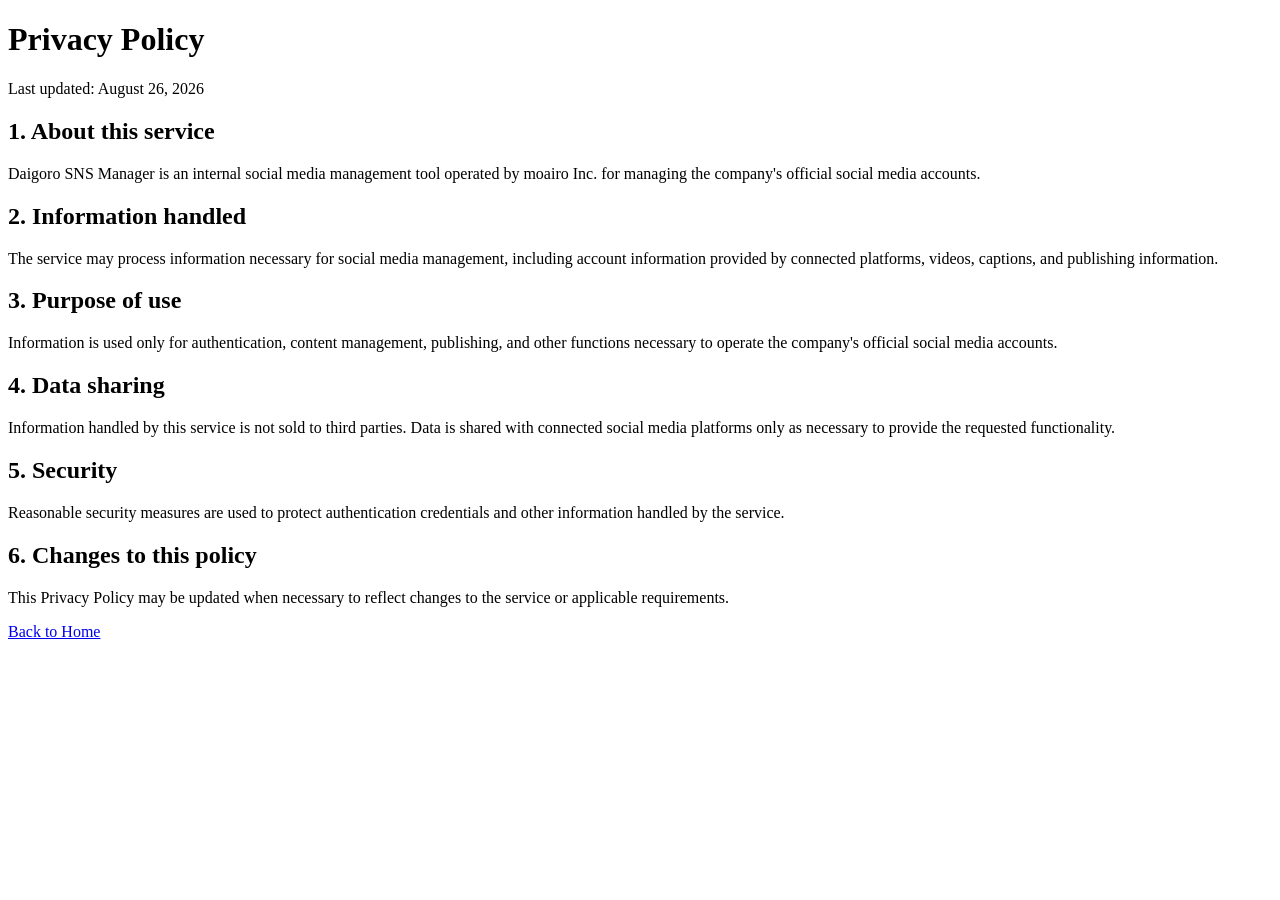
==== privacy.html @ dfff347f "Create privacy.html" ====
<!DOCTYPE html>
<html lang="en">
<head>
  <meta charset="UTF-8">
  <meta name="viewport" content="width=device-width, initial-scale=1.0">
  <title>Privacy Policy - Daigoro SNS Manager</title>
</head>
<body>
  <h1>Privacy Policy</h1>

  <p>Last updated: August 26, 2026</p>

  <h2>1. About this service</h2>
  <p>
    Daigoro SNS Manager is an internal social media management tool
    operated by moairo Inc. for managing the company's official
    social media accounts.
  </p>

  <h2>2. Information handled</h2>
  <p>
    The service may process information necessary for social media
    management, including account information provided by connected
    platforms, videos, captions, and publishing information.
  </p>

  <h2>3. Purpose of use</h2>
  <p>
    Information is used only for authentication, content management,
    publishing, and other functions necessary to operate the company's
    official social media accounts.
  </p>

  <h2>4. Data sharing</h2>
  <p>
    Information handled by this service is not sold to third parties.
    Data is shared with connected social media platforms only as
    necessary to provide the requested functionality.
  </p>

  <h2>5. Security</h2>
  <p>
    Reasonable security measures are used to protect authentication
    credentials and other information handled by the service.
  </p>

  <h2>6. Changes to this policy</h2>
  <p>
    This Privacy Policy may be updated when necessary to reflect
    changes to the service or applicable requirements.
  </p>

  <p><a href="index.html">Back to Home</a></p>
</body>
</html>
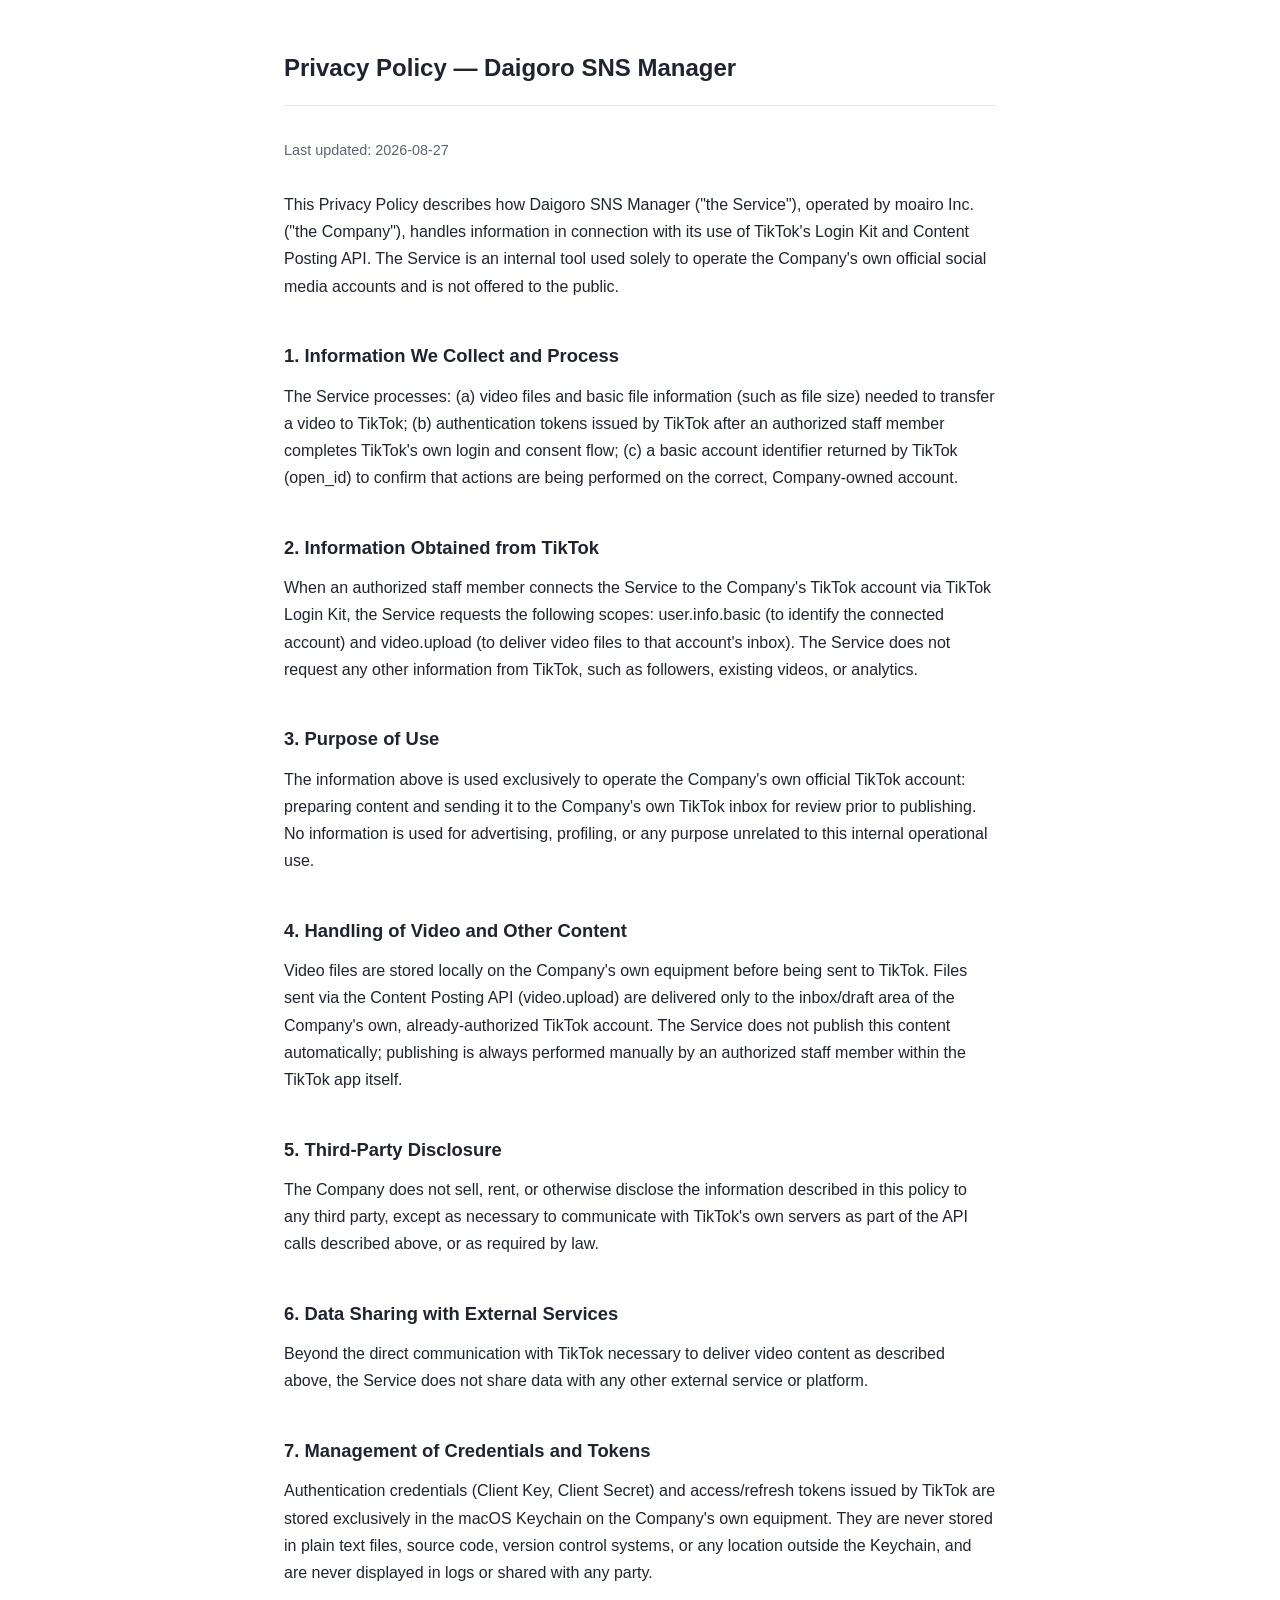
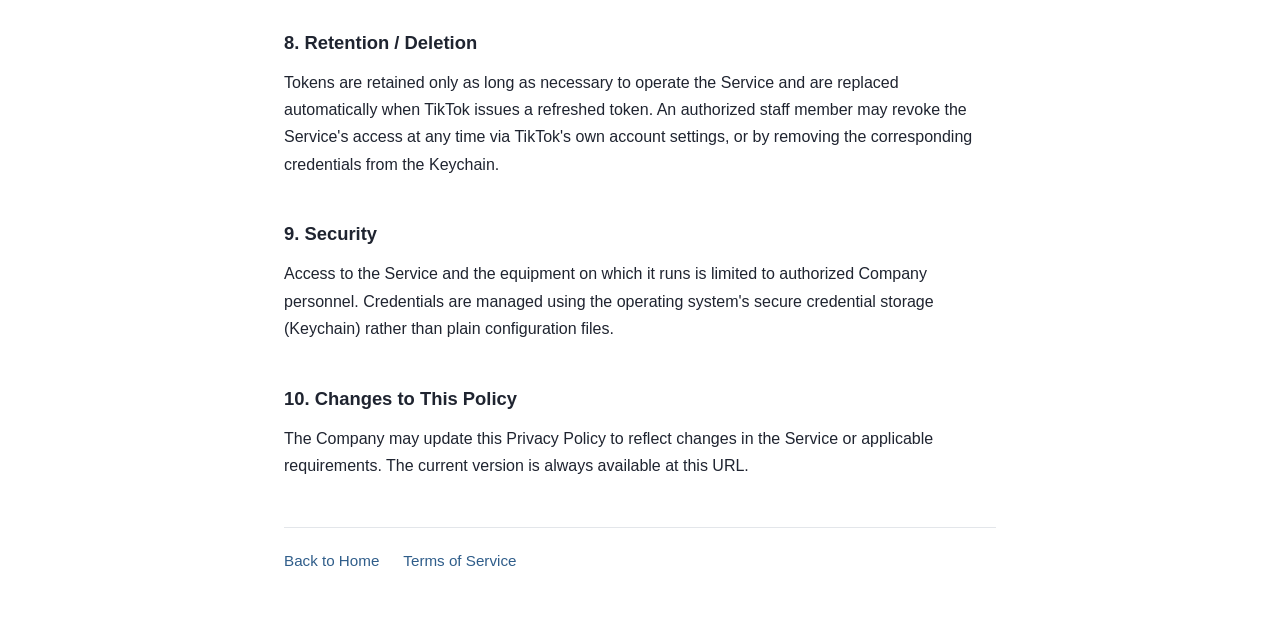
==== commit 8b9e550d: "Add files via upload" ====
--- a/privacy.html
+++ b/privacy.html
@@ -1,55 +1,57 @@
-<!DOCTYPE html>
+<!doctype html>
 <html lang="en">
 <head>
-  <meta charset="UTF-8">
-  <meta name="viewport" content="width=device-width, initial-scale=1.0">
-  <title>Privacy Policy - Daigoro SNS Manager</title>
+<meta charset="utf-8">
+<meta name="viewport" content="width=device-width, initial-scale=1">
+<title>Privacy Policy — Daigoro SNS Manager</title>
+<link rel="stylesheet" href="style.css">
 </head>
 <body>
-  <h1>Privacy Policy</h1>
+<div class="page">
 
-  <p>Last updated: August 26, 2026</p>
+<header class="site-header">
+<h1>Privacy Policy — Daigoro SNS Manager</h1>
+</header>
 
-  <h2>1. About this service</h2>
-  <p>
-    Daigoro SNS Manager is an internal social media management tool
-    operated by moairo Inc. for managing the company's official
-    social media accounts.
-  </p>
+<p class="meta">Last updated: 2026-08-27</p>
 
-  <h2>2. Information handled</h2>
-  <p>
-    The service may process information necessary for social media
-    management, including account information provided by connected
-    platforms, videos, captions, and publishing information.
-  </p>
+<p>This Privacy Policy describes how Daigoro SNS Manager ("the Service"), operated by moairo Inc. ("the Company"), handles information in connection with its use of TikTok's Login Kit and Content Posting API. The Service is an internal tool used solely to operate the Company's own official social media accounts and is not offered to the public.</p>
 
-  <h2>3. Purpose of use</h2>
-  <p>
-    Information is used only for authentication, content management,
-    publishing, and other functions necessary to operate the company's
-    official social media accounts.
-  </p>
+<h2>1. Information We Collect and Process</h2>
+<p>The Service processes: (a) video files and basic file information (such as file size) needed to transfer a video to TikTok; (b) authentication tokens issued by TikTok after an authorized staff member completes TikTok's own login and consent flow; (c) a basic account identifier returned by TikTok (open_id) to confirm that actions are being performed on the correct, Company-owned account.</p>
 
-  <h2>4. Data sharing</h2>
-  <p>
-    Information handled by this service is not sold to third parties.
-    Data is shared with connected social media platforms only as
-    necessary to provide the requested functionality.
-  </p>
+<h2>2. Information Obtained from TikTok</h2>
+<p>When an authorized staff member connects the Service to the Company's TikTok account via TikTok Login Kit, the Service requests the following scopes: user.info.basic (to identify the connected account) and video.upload (to deliver video files to that account's inbox). The Service does not request any other information from TikTok, such as followers, existing videos, or analytics.</p>
 
-  <h2>5. Security</h2>
-  <p>
-    Reasonable security measures are used to protect authentication
-    credentials and other information handled by the service.
-  </p>
+<h2>3. Purpose of Use</h2>
+<p>The information above is used exclusively to operate the Company's own official TikTok account: preparing content and sending it to the Company's own TikTok inbox for review prior to publishing. No information is used for advertising, profiling, or any purpose unrelated to this internal operational use.</p>
 
-  <h2>6. Changes to this policy</h2>
-  <p>
-    This Privacy Policy may be updated when necessary to reflect
-    changes to the service or applicable requirements.
-  </p>
+<h2>4. Handling of Video and Other Content</h2>
+<p>Video files are stored locally on the Company's own equipment before being sent to TikTok. Files sent via the Content Posting API (video.upload) are delivered only to the inbox/draft area of the Company's own, already-authorized TikTok account. The Service does not publish this content automatically; publishing is always performed manually by an authorized staff member within the TikTok app itself.</p>
 
-  <p><a href="index.html">Back to Home</a></p>
+<h2>5. Third-Party Disclosure</h2>
+<p>The Company does not sell, rent, or otherwise disclose the information described in this policy to any third party, except as necessary to communicate with TikTok's own servers as part of the API calls described above, or as required by law.</p>
+
+<h2>6. Data Sharing with External Services</h2>
+<p>Beyond the direct communication with TikTok necessary to deliver video content as described above, the Service does not share data with any other external service or platform.</p>
+
+<h2>7. Management of Credentials and Tokens</h2>
+<p>Authentication credentials (Client Key, Client Secret) and access/refresh tokens issued by TikTok are stored exclusively in the macOS Keychain on the Company's own equipment. They are never stored in plain text files, source code, version control systems, or any location outside the Keychain, and are never displayed in logs or shared with any party.</p>
+
+<h2>8. Retention / Deletion</h2>
+<p>Tokens are retained only as long as necessary to operate the Service and are replaced automatically when TikTok issues a refreshed token. An authorized staff member may revoke the Service's access at any time via TikTok's own account settings, or by removing the corresponding credentials from the Keychain.</p>
+
+<h2>9. Security</h2>
+<p>Access to the Service and the equipment on which it runs is limited to authorized Company personnel. Credentials are managed using the operating system's secure credential storage (Keychain) rather than plain configuration files.</p>
+
+<h2>10. Changes to This Policy</h2>
+<p>The Company may update this Privacy Policy to reflect changes in the Service or applicable requirements. The current version is always available at this URL.</p>
+
+<footer class="site-footer">
+<a href="index.html">Back to Home</a>
+<a href="terms.html">Terms of Service</a>
+</footer>
+
+</div>
 </body>
 </html>
--- a/style.css
+++ b/style.css
@@ -0,0 +1,76 @@
+:root {
+  --bg: #ffffff;
+  --text: #1f2430;
+  --muted: #5b6472;
+  --accent: #2f5d8a;
+  --border: #e3e6ea;
+}
+
+* {
+  box-sizing: border-box;
+}
+
+body {
+  margin: 0;
+  background: var(--bg);
+  color: var(--text);
+  font-family: -apple-system, BlinkMacSystemFont, "Segoe UI", Helvetica, Arial, sans-serif;
+  line-height: 1.7;
+}
+
+.page {
+  max-width: 760px;
+  margin: 0 auto;
+  padding: 48px 24px 64px;
+}
+
+header.site-header {
+  border-bottom: 1px solid var(--border);
+  padding-bottom: 16px;
+  margin-bottom: 32px;
+}
+
+header.site-header h1 {
+  font-size: 1.5rem;
+  margin: 0;
+}
+
+h2 {
+  font-size: 1.15rem;
+  margin-top: 2.2em;
+  margin-bottom: 0.6em;
+}
+
+p {
+  margin: 0 0 1em;
+}
+
+.meta {
+  color: var(--muted);
+  font-size: 0.9rem;
+  margin-bottom: 2em;
+}
+
+a {
+  color: var(--accent);
+  text-decoration: none;
+}
+
+a:hover {
+  text-decoration: underline;
+}
+
+footer.site-footer {
+  border-top: 1px solid var(--border);
+  margin-top: 48px;
+  padding-top: 20px;
+  font-size: 0.95rem;
+}
+
+footer.site-footer a {
+  margin-right: 20px;
+}
+
+ul {
+  padding-left: 1.2em;
+}
